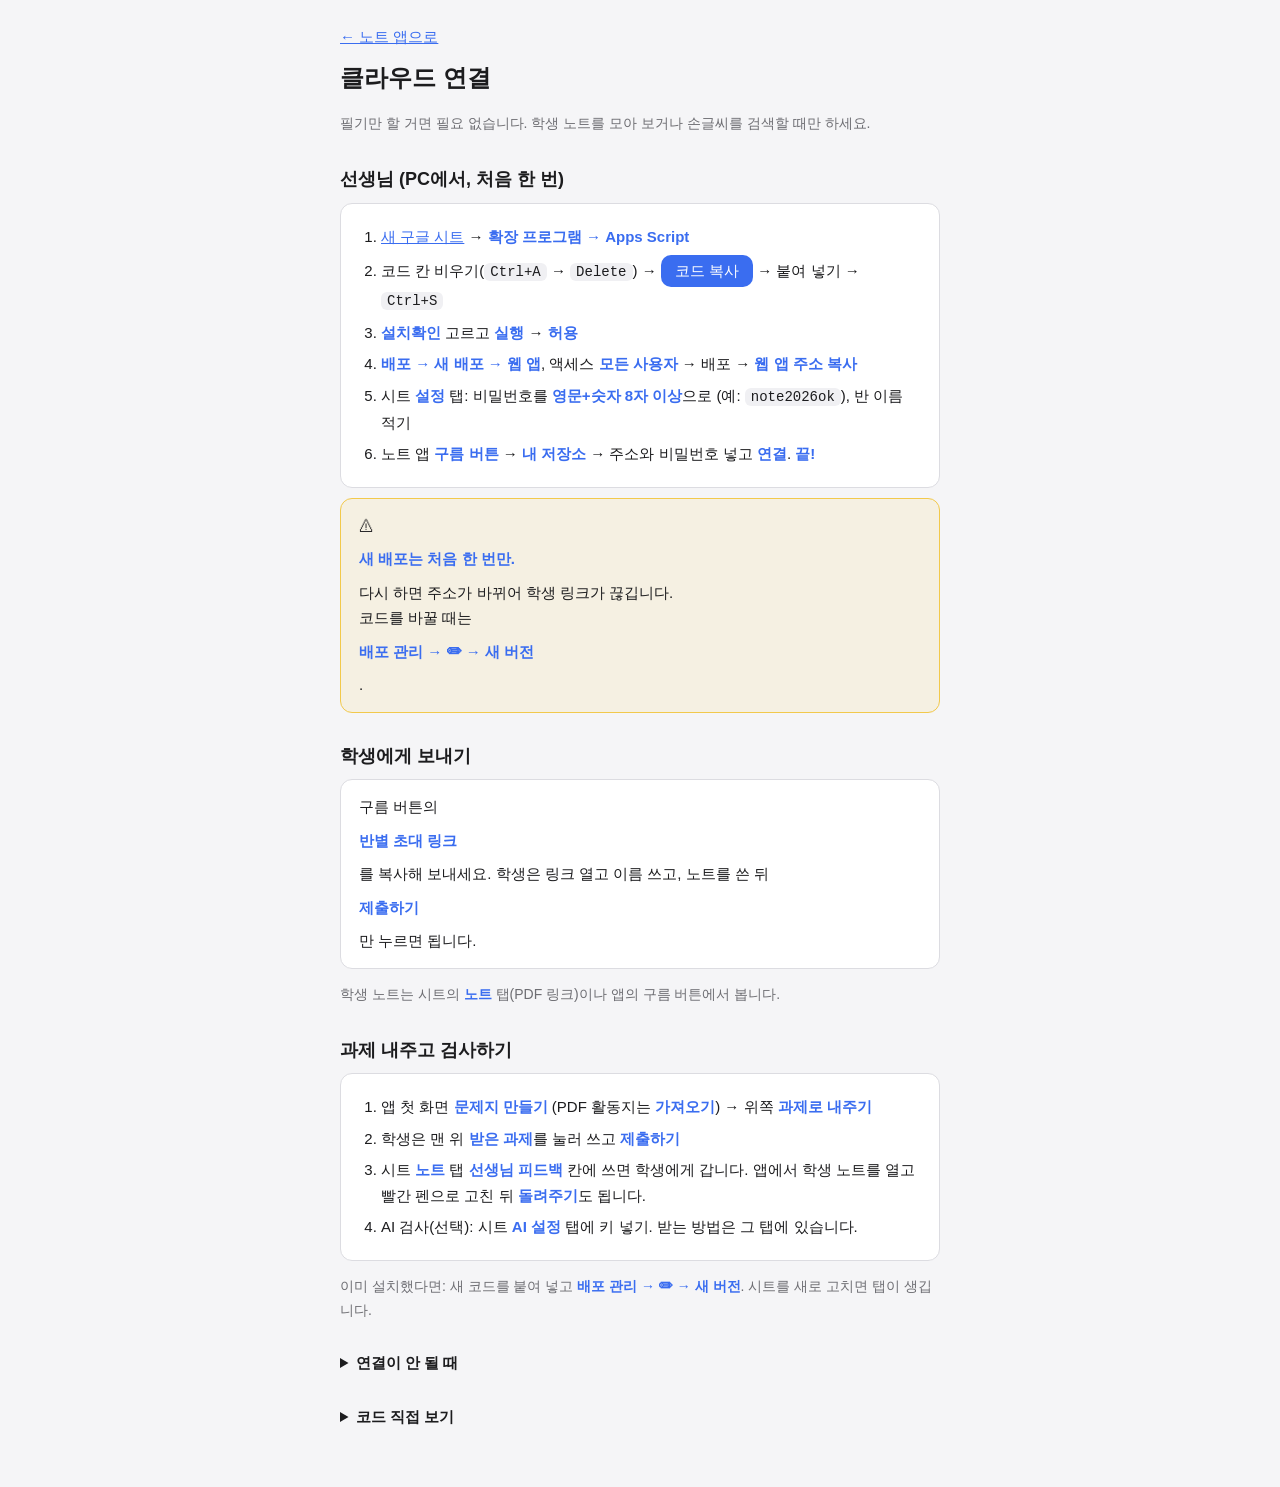
==== setup.html @ 317c248e "과제 내주기, 문제지 만들기, 낱말·AI 초안 검사, 피드백 돌려주기 - 문제지 만들기: 문제를 한 줄씩 쓰거나 AI로 만들면 이름 칸·답 칸이 있는 문제지가 생긴다 - 과제로 내" ====
<!doctype html>
<html lang="ko">
<head>
  <meta charset="utf-8">
  <meta name="viewport" content="width=device-width, initial-scale=1, viewport-fit=cover">
  <title>클라우드 설치 안내</title>
  <link rel="icon" href="icons/icon.svg" type="image/svg+xml">
  <link rel="stylesheet" href="css/app.css">
  <style>
    html, body { height: auto; }
    body { position: static; overflow: auto; -webkit-user-select: text; user-select: text; }
    main { max-width: 640px; margin: 0 auto; padding: calc(24px + var(--safe-top)) 20px 60px; line-height: 1.7; }
    h1 { font-size: 24px; margin: 8px 0 4px; }
    h2 { font-size: 18px; margin: 28px 0 8px; }
    ol { padding-left: 22px; margin: 0; }
    li { margin: 6px 0; }
    b { color: var(--accent); }
    code, kbd { background: var(--surface-2); border-radius: 6px; padding: 1px 6px; font-size: 14px; }
    .card { background: var(--surface); border: 1px solid var(--line); border-radius: var(--radius); padding: 14px 18px; }
    details { margin-top: 28px; }
    summary { cursor: pointer; font-weight: 600; }
    pre { background: #1e1e22; color: #e8e8ee; border-radius: var(--radius); padding: 14px; max-height: 300px; overflow: auto; font-size: 12px; }
    a { color: var(--accent); }
    .muted { font-size: 14px; }
    .warn-card { margin-top: 10px; border-color: #f2c94c; background: rgba(242, 201, 76, 0.12); }
  </style>
</head>
<body>
<main>
  <a href="./">← 노트 앱으로</a>
  <h1>클라우드 연결</h1>
  <p class="muted">필기만 할 거면 필요 없습니다. 학생 노트를 모아 보거나 손글씨를 검색할 때만 하세요.</p>

  <h2>선생님 (PC에서, 처음 한 번)</h2>
  <div class="card">
    <ol>
      <li><a href="https://sheets.new" target="_blank" rel="noopener">새 구글 시트</a> → <b>확장 프로그램 → Apps Script</b></li>
      <li>코드 칸 비우기(<kbd>Ctrl+A</kbd> → <kbd>Delete</kbd>) → <button class="btn primary" id="copy" style="height:32px">코드 복사</button> → 붙여 넣기 → <kbd>Ctrl+S</kbd></li>
      <li><b>설치확인</b> 고르고 <b>실행</b> → <b>허용</b></li>
      <li><b>배포 → 새 배포 → 웹 앱</b>, 액세스 <b>모든 사용자</b> → 배포 → <b>웹 앱 주소 복사</b></li>
      <li>시트 <b>설정</b> 탭: 비밀번호를 <b>영문+숫자 8자 이상</b>으로 (예: <code>note2026ok</code>), 반 이름 적기</li>
      <li>노트 앱 <b>구름 버튼</b> → <b>내 저장소</b> → 주소와 비밀번호 넣고 <b>연결</b>. <b>끝!</b></li>
    </ol>
  </div>
  <div class="card warn-card">⚠ <b>새 배포는 처음 한 번만.</b> 다시 하면 주소가 바뀌어 학생 링크가 끊깁니다.<br>코드를 바꿀 때는 <b>배포 관리 → ✏ → 새 버전</b>.</div>

  <h2>학생에게 보내기</h2>
  <div class="card">
    구름 버튼의 <b>반별 초대 링크</b>를 복사해 보내세요. 학생은 링크 열고 이름 쓰고, 노트를 쓴 뒤 <b>제출하기</b>만 누르면 됩니다.
  </div>
  <p class="muted">학생 노트는 시트의 <b>노트</b> 탭(PDF 링크)이나 앱의 구름 버튼에서 봅니다.</p>

  <h2>과제 내주고 검사하기</h2>
  <div class="card">
    <ol>
      <li>앱 첫 화면 <b>문제지 만들기</b> (PDF 활동지는 <b>가져오기</b>) → 위쪽 <b>과제로 내주기</b></li>
      <li>학생은 맨 위 <b>받은 과제</b>를 눌러 쓰고 <b>제출하기</b></li>
      <li>시트 <b>노트</b> 탭 <b>선생님 피드백</b> 칸에 쓰면 학생에게 갑니다. 앱에서 학생 노트를 열고 빨간 펜으로 고친 뒤 <b>돌려주기</b>도 됩니다.</li>
      <li>AI 검사(선택): 시트 <b>AI 설정</b> 탭에 키 넣기. 받는 방법은 그 탭에 있습니다.</li>
    </ol>
  </div>
  <p class="muted">이미 설치했다면: 새 코드를 붙여 넣고 <b>배포 관리 → ✏ → 새 버전</b>. 시트를 새로 고치면 탭이 생깁니다.</p>

  <details>
    <summary>연결이 안 될 때</summary>
    <ul>
      <li><b>“비밀번호를 … 바꿔 주세요”</b> → 설정 탭 비밀번호를 영문+숫자 8자 이상으로</li>
      <li><b>“서버에 연결하지 못했습니다”</b> → 웹 앱 주소를 새 탭에서 열어 보기. “노트 앱 서버가 동작 중”이 보여야 정상. 안 보이면 <b>배포 → 배포 관리</b>에서 <code>/exec</code> 주소를 다시 복사</li>
      <li>학교 계정은 막혀 있을 수 있으니 <b>개인 Gmail</b>로 만드세요</li>
    </ul>
  </details>

  <details>
    <summary>코드 직접 보기</summary>
    <p class="muted">마지막 줄이 <code>// ===== 코드 끝 …</code>이면 끝까지 복사된 것입니다. <a href="apps-script/Code.gs" download="Code.gs">파일로 받기</a></p>
    <pre id="code">불러오는 중…</pre>
  </details>
</main>
<script>
  let code = '';
  fetch('apps-script/Code.gs').then((r) => r.text()).then((t) => { code = t; document.getElementById('code').textContent = t; });
  document.getElementById('copy').addEventListener('click', async (e) => {
    try { await navigator.clipboard.writeText(code); e.target.textContent = '복사됨 ✓'; }
    catch { document.querySelector('details:last-of-type').open = true; e.target.textContent = '아래 코드를 직접 복사하세요'; }
    setTimeout(() => { e.target.textContent = '코드 복사'; }, 2500);
  });
</script>
</body>
</html>
---- css/app.css ----
:root {
  --bg: #f5f5f7;
  --surface: #ffffff;
  --surface-2: #f0f0f3;
  --text: #1c1c1e;
  --muted: #6e6e73;
  --line: #dcdce1;
  --accent: #3a6df0;
  --accent-soft: rgba(58, 109, 240, 0.12);
  --danger: #d93025;
  --desk: #e6e6eb;
  --shadow: 0 8px 30px rgba(0, 0, 0, 0.14);
  --radius: 12px;
  --safe-top: env(safe-area-inset-top, 0px);
  --safe-bottom: env(safe-area-inset-bottom, 0px);
  --safe-left: env(safe-area-inset-left, 0px);
  --safe-right: env(safe-area-inset-right, 0px);
  color-scheme: light dark;
}

@media (prefers-color-scheme: dark) {
  :root {
    --bg: #161618;
    --surface: #232326;
    --surface-2: #2c2c30;
    --text: #f2f2f5;
    --muted: #a1a1a8;
    --line: #3a3a3f;
    --accent: #6b93ff;
    --accent-soft: rgba(107, 147, 255, 0.18);
    --danger: #ff6b5e;
    --desk: #111113;
    --shadow: 0 8px 30px rgba(0, 0, 0, 0.5);
  }
}

* { box-sizing: border-box; }

html, body {
  margin: 0;
  height: 100%;
  background: var(--bg);
  color: var(--text);
  font-family: -apple-system, BlinkMacSystemFont, "Apple SD Gothic Neo", "Noto Sans KR", "Malgun Gothic", "Segoe UI", sans-serif;
  font-size: 15px;
  -webkit-text-size-adjust: 100%;
  -webkit-tap-highlight-color: transparent;
  overscroll-behavior: none;
}

body {
  -webkit-user-select: none;
  user-select: none;
  -webkit-touch-callout: none;
  overflow: hidden;
  position: fixed;
  inset: 0;
}

#app { position: absolute; inset: 0; }

button {
  font: inherit;
  color: inherit;
  background: none;
  border: 0;
  padding: 0;
  cursor: pointer;
  touch-action: manipulation;
}
button:disabled { opacity: 0.35; cursor: default; }

svg { display: block; }

.spacer { flex: 1; }
.hidden { display: none !important; }
.muted { color: var(--muted); }

/* ---------- 공용 버튼 ---------- */
.btn {
  display: inline-flex;
  align-items: center;
  gap: 6px;
  height: 40px;
  padding: 0 14px;
  border-radius: 10px;
  background: var(--surface-2);
  font-weight: 500;
  white-space: nowrap;
}
.btn svg { width: 20px; height: 20px; }
.btn.primary { background: var(--accent); color: #fff; }
.btn.danger { background: var(--danger); color: #fff; }

.icon-btn, .tool-btn {
  width: 44px;
  height: 44px;
  border-radius: 10px;
  display: inline-grid;
  place-items: center;
  flex: none;
}
.icon-btn:active, .tool-btn:active { background: var(--surface-2); }
.icon-btn.active { background: var(--accent-soft); color: var(--accent); }
.tool-btn.active { background: var(--accent-soft); color: var(--accent); }

.mini-btn {
  width: 32px;
  height: 32px;
  border-radius: 8px;
  display: inline-grid;
  place-items: center;
  color: var(--muted);
}
.mini-btn svg { width: 20px; height: 20px; }

.input {
  width: 100%;
  height: 44px;
  padding: 0 12px;
  border-radius: 10px;
  border: 1px solid var(--line);
  background: var(--surface);
  color: var(--text);
  font: inherit;
  font-size: 16px; /* iOS가 입력할 때 화면을 확대하지 않도록 */
  -webkit-user-select: text;
  user-select: text;
}

/* ---------- 서재(노트 목록) ---------- */
.library {
  position: absolute;
  inset: 0;
  display: flex;
  flex-direction: column;
}
.lib-header {
  display: flex;
  align-items: center;
  gap: 10px;
  padding: calc(14px + var(--safe-top)) calc(20px + var(--safe-right)) 14px calc(20px + var(--safe-left));
  border-bottom: 1px solid var(--line);
  background: var(--bg);
}
.lib-header h1 { margin: 0; font-size: 26px; font-weight: 700; }
.search-wrap {
  display: flex;
  align-items: center;
  gap: 6px;
  height: 40px;
  padding: 0 10px;
  border-radius: 10px;
  background: var(--surface-2);
  color: var(--muted);
  width: min(260px, 32vw);
}
.search-wrap svg { width: 18px; height: 18px; flex: none; }
.search {
  border: 0;
  background: none;
  outline: none;
  color: var(--text);
  font: inherit;
  font-size: 16px;
  width: 100%;
  -webkit-user-select: text;
  user-select: text;
}
.grid {
  flex: 1;
  overflow-y: auto;
  -webkit-overflow-scrolling: touch;
  display: grid;
  grid-template-columns: repeat(auto-fill, minmax(150px, 1fr));
  gap: 28px 22px;
  align-content: start;
  padding: 24px calc(20px + var(--safe-right)) calc(40px + var(--safe-bottom)) calc(20px + var(--safe-left));
}
.card { display: flex; flex-direction: column; gap: 8px; min-width: 0; }
.card-open, .new-card { display: block; width: 100%; text-align: left; }
.cover {
  aspect-ratio: 3 / 4;
  width: 100%;
  border-radius: 6px 12px 12px 6px;
  overflow: hidden;
  box-shadow: 0 2px 10px rgba(0, 0, 0, 0.12), inset 6px 0 0 rgba(0, 0, 0, 0.12);
  position: relative;
  transition: transform 0.15s;
}
.card-open:active .cover, .new-card:active .cover { transform: scale(0.97); }
.color-cover {
  background: var(--cover);
  display: flex;
  align-items: flex-start;
  padding: 18px 14px 14px 20px;
  color: #fff;
  font-weight: 700;
  font-size: 17px;
  line-height: 1.3;
  word-break: keep-all;
  overflow-wrap: anywhere;
}
.thumb-cover { background: #fff; border-left: 6px solid var(--cover); }
.thumb-cover img { width: 100%; height: 100%; object-fit: cover; object-position: top; display: block; }
.new-cover {
  display: grid;
  place-items: center;
  background: var(--surface);
  border: 2px dashed var(--line);
  box-shadow: none;
  color: var(--accent);
}
.new-cover svg { width: 40px; height: 40px; }
.new-card .card-title { text-align: center; margin-top: 8px; }
.card-info { display: flex; align-items: flex-start; gap: 4px; }
.card-text { flex: 1; min-width: 0; }
.card-title { font-weight: 600; white-space: nowrap; overflow: hidden; text-overflow: ellipsis; }
.card-date { color: var(--muted); font-size: 13px; margin-top: 2px; }
.empty {
  grid-column: 1 / -1;
  text-align: center;
  padding: 40px 20px;
  font-size: 16px;
}
.empty p { margin: 6px 0; }

/* ---------- 편집 화면 ---------- */
.editor {
  position: absolute;
  inset: 0;
  display: flex;
  flex-direction: column;
  background: var(--bg);
}
.topbar, .toolbar {
  display: flex;
  align-items: center;
  gap: 2px;
  padding-left: calc(8px + var(--safe-left));
  padding-right: calc(8px + var(--safe-right));
  background: var(--surface);
}
.topbar {
  padding-top: var(--safe-top);
  min-height: calc(52px + var(--safe-top));
  border-bottom: 1px solid var(--line);
}
.title-btn {
  font-weight: 600;
  font-size: 16px;
  padding: 8px 10px;
  border-radius: 8px;
  max-width: 40vw;
  overflow: hidden;
  text-overflow: ellipsis;
  white-space: nowrap;
}
.sep { width: 1px; height: 24px; background: var(--line); margin: 0 6px; flex: none; }
.toolbar {
  min-height: 56px;
  border-bottom: 1px solid var(--line);
  overflow-x: auto;
  scrollbar-width: none;
  gap: 4px;
}
.toolbar::-webkit-scrollbar { display: none; }
.tb-group { display: flex; align-items: center; gap: 2px; flex: none; }
.tb-sep { width: 1px; height: 28px; background: var(--line); margin: 0 6px; flex: none; }
.tb-hint { color: var(--muted); font-size: 14px; padding: 0 6px; white-space: nowrap; }
.chip-btn {
  display: inline-flex;
  align-items: center;
  gap: 6px;
  height: 36px;
  padding: 0 12px;
  border-radius: 18px;
  background: var(--accent-soft);
  color: var(--accent);
  font-weight: 500;
  flex: none;
}
.chip-btn svg { width: 18px; height: 18px; }

.swatch {
  width: 40px;
  height: 40px;
  border-radius: 50%;
  display: inline-grid;
  place-items: center;
  flex: none;
  position: relative;
}
.swatch::before {
  content: '';
  width: 26px;
  height: 26px;
  border-radius: 50%;
  background: var(--c);
  box-shadow: inset 0 0 0 1px rgba(0, 0, 0, 0.15);
}
.swatch.active::after {
  content: '';
  position: absolute;
  inset: 3px;
  border-radius: 50%;
  border: 2.5px solid var(--accent);
}

.size-btn {
  width: 40px;
  height: 40px;
  border-radius: 10px;
  display: inline-grid;
  place-items: center;
  flex: none;
}
.size-btn.active { background: var(--accent-soft); color: var(--accent); }
.size-dot { border-radius: 50%; display: block; }
.size-ring { border-radius: 50%; border: 2px solid currentColor; display: block; }
.size-text { font-weight: 600; line-height: 1; }

.seg { background: var(--surface-2); border-radius: 10px; padding: 3px; }
.seg-btn { height: 34px; padding: 0 12px; border-radius: 8px; font-size: 14px; white-space: nowrap; }
.seg-btn.active { background: var(--surface); color: var(--accent); box-shadow: 0 1px 3px rgba(0, 0, 0, 0.12); font-weight: 600; }

.workspace { flex: 1; display: flex; min-height: 0; position: relative; }
.view-wrap { flex: 1; position: relative; min-width: 0; overflow: hidden; }
.viewport { position: absolute; inset: 0; overflow: hidden; --desk: #e6e6eb; }
@media (prefers-color-scheme: dark) { .viewport { --desk: #111113; } }
.note-view .layer { position: absolute; left: 0; top: 0; }
.note-view .main { pointer-events: none; }
.note-view .live {
  touch-action: none;
  -ms-touch-action: none;
  cursor: crosshair;
}
.note-view .overlay { inset: 0; pointer-events: none; width: 100%; height: 100%; }
.text-edit {
  position: absolute;
  pointer-events: auto;
  margin: 0;
  padding: 0;
  border: 0;
  outline: 1.5px dashed var(--accent);
  outline-offset: 4px;
  background: transparent;
  resize: none;
  overflow: hidden;
  word-break: keep-all;
  overflow-wrap: anywhere;
  white-space: pre-wrap;
  -webkit-user-select: text;
  user-select: text;
  caret-color: var(--accent);
}

.pages-panel {
  width: 0;
  overflow: hidden;
  background: var(--surface);
  border-right: 1px solid var(--line);
  display: flex;
  flex-direction: column;
  transition: width 0.2s;
  flex: none;
}
.panel-open .pages-panel { width: 200px; overflow-y: auto; -webkit-overflow-scrolling: touch; }
.thumb-list { display: flex; flex-direction: column; gap: 14px; padding: 16px 16px 8px calc(16px + var(--safe-left)); }
.thumb { display: flex; flex-direction: column; gap: 4px; }
.thumb-img {
  display: block;
  border-radius: 4px;
  overflow: hidden;
  box-shadow: 0 1px 4px rgba(0, 0, 0, 0.18);
  outline: 3px solid transparent;
  outline-offset: 2px;
  background: #fff;
}
.thumb.current .thumb-img { outline-color: var(--accent); }
.thumb-canvas { width: 100%; display: block; aspect-ratio: 794 / 1123; }
.thumb-foot { display: flex; align-items: center; justify-content: space-between; font-size: 13px; color: var(--muted); }
.add-page-btn { margin: 4px 16px calc(20px + var(--safe-bottom)); justify-content: center; }

@media (max-width: 700px) {
  .panel-open .pages-panel {
    position: absolute;
    left: 0; top: 0; bottom: 0;
    z-index: 5;
    box-shadow: var(--shadow);
  }
}

.page-ind, .zoom-ind {
  position: absolute;
  padding: 6px 12px;
  border-radius: 14px;
  background: rgba(30, 30, 32, 0.72);
  color: #fff;
  font-size: 13px;
  font-variant-numeric: tabular-nums;
  pointer-events: none;
}
.page-ind { right: calc(14px + var(--safe-right)); bottom: calc(14px + var(--safe-bottom)); }
.zoom-ind {
  left: 50%;
  top: 14px;
  transform: translateX(-50%);
  opacity: 0;
  transition: opacity 0.2s;
}
.zoom-ind.show { opacity: 1; }

.sel-menu {
  position: absolute;
  left: 0; top: 0;
  display: flex;
  background: rgba(30, 30, 32, 0.92);
  border-radius: 10px;
  overflow: hidden;
  box-shadow: var(--shadow);
  z-index: 4;
}
.sel-menu button {
  color: #fff;
  font-size: 14px;
  padding: 0 14px;
  height: 40px;
  white-space: nowrap;
}
.sel-menu button + button { border-left: 1px solid rgba(255, 255, 255, 0.15); }
.sel-menu button:active { background: rgba(255, 255, 255, 0.15); }
.sel-menu .danger { color: #ff8a80; }

/* ---------- 팝오버·메뉴·대화 상자 ---------- */
.popover-back { position: fixed; inset: 0; z-index: 50; }
.popover {
  position: fixed;
  z-index: 51;
  background: var(--surface);
  border-radius: 14px;
  box-shadow: var(--shadow);
  border: 1px solid var(--line);
  max-height: calc(100vh - 16px);
  overflow-y: auto;
}
.pop-pad { padding: 14px; }
.pop-title { font-weight: 600; margin-bottom: 10px; display: flex; gap: 6px; }
.pop-value { color: var(--accent); font-variant-numeric: tabular-nums; }
.palette { display: grid; grid-template-columns: repeat(8, 36px); gap: 2px; }
.palette .swatch { width: 36px; height: 36px; }
.palette .swatch::before { width: 26px; height: 26px; }
.custom-color { display: flex; align-items: center; gap: 10px; margin-top: 12px; font-size: 14px; color: var(--muted); }
.color-input { width: 44px; height: 32px; border: 0; padding: 0; background: none; }
.range { width: 100%; accent-color: var(--accent); height: 32px; }

.menu { display: flex; flex-direction: column; padding: 6px; min-width: 230px; }
.menu-item {
  display: flex;
  align-items: center;
  gap: 12px;
  height: 44px;
  padding: 0 12px;
  border-radius: 8px;
  text-align: left;
  font-size: 15px;
}
.menu-item:active { background: var(--surface-2); }
@media (hover: hover) { .menu-item:hover { background: var(--surface-2); } }
.menu-item.danger { color: var(--danger); }
.menu-item > span:nth-child(2) { flex: 1; }
.mi-icon svg { width: 20px; height: 20px; }
.mi-check { color: var(--accent); font-weight: 700; width: 16px; }
.menu-sep { height: 1px; background: var(--line); margin: 4px 8px; }

.dialog-back {
  position: fixed;
  inset: 0;
  z-index: 60;
  background: rgba(0, 0, 0, 0.35);
  display: grid;
  place-items: center;
  padding: 16px;
}
.dialog {
  background: var(--surface);
  border-radius: 16px;
  box-shadow: var(--shadow);
  width: min(560px, 100%);
  max-height: calc(100% - 20px);
  overflow-y: auto;
  padding: 20px;
}
.dialog h2 { margin: 0 0 14px; font-size: 19px; }
.dialog-body { font-size: 15px; line-height: 1.5; }
.dialog-buttons { display: flex; justify-content: flex-end; gap: 8px; margin-top: 20px; }
.form { display: flex; flex-direction: column; }
.field-label { font-size: 13px; font-weight: 600; color: var(--muted); margin: 14px 0 8px; }
.field-label:first-child { margin-top: 0; }
.two-col { display: grid; grid-template-columns: 1fr 1fr; gap: 14px; }
@media (max-width: 520px) { .two-col { grid-template-columns: 1fr; } }
.choice-row { display: flex; flex-wrap: wrap; gap: 8px; }
.cover-chip {
  width: 36px;
  height: 36px;
  border-radius: 50%;
  box-shadow: inset 0 0 0 1px rgba(0, 0, 0, 0.1);
}
.cover-chip.active { box-shadow: 0 0 0 3px var(--surface), 0 0 0 5px var(--accent); }
.choice-grid { display: grid; grid-template-columns: repeat(auto-fill, minmax(84px, 1fr)); gap: 10px; }
.choice {
  display: flex;
  flex-direction: column;
  align-items: center;
  gap: 6px;
  padding: 8px 4px;
  border-radius: 10px;
  font-size: 13px;
  border: 2px solid transparent;
}
.choice.active { border-color: var(--accent); background: var(--accent-soft); }
.tpl-preview { width: 56px; height: auto; box-shadow: 0 1px 4px rgba(0, 0, 0, 0.2); border-radius: 2px; }
.paper-chip {
  display: inline-flex;
  align-items: center;
  gap: 6px;
  height: 36px;
  padding: 0 12px;
  border-radius: 18px;
  background: var(--surface-2);
  font-size: 14px;
  border: 2px solid transparent;
}
.paper-chip.active { border-color: var(--accent); }
.paper-dot { width: 16px; height: 16px; border-radius: 50%; box-shadow: inset 0 0 0 1px rgba(0, 0, 0, 0.2); }

#toast {
  position: fixed;
  left: 50%;
  bottom: calc(28px + var(--safe-bottom));
  transform: translate(-50%, 20px);
  background: rgba(30, 30, 32, 0.92);
  color: #fff;
  padding: 10px 16px;
  border-radius: 12px;
  font-size: 14px;
  max-width: min(520px, calc(100% - 32px));
  text-align: center;
  opacity: 0;
  pointer-events: none;
  transition: opacity 0.2s, transform 0.2s;
  z-index: 100;
}
#toast.show { opacity: 1; transform: translate(-50%, 0); }

#progress {
  position: fixed;
  inset: 0;
  background: rgba(0, 0, 0, 0.3);
  display: grid;
  place-items: center;
  z-index: 90;
}
#progress .box {
  background: var(--surface);
  border-radius: 14px;
  padding: 20px 24px;
  display: flex;
  align-items: center;
  gap: 14px;
  box-shadow: var(--shadow);
  font-variant-numeric: tabular-nums;
}
.spinner {
  width: 22px;
  height: 22px;
  border-radius: 50%;
  border: 3px solid var(--line);
  border-top-color: var(--accent);
  animation: spin 0.8s linear infinite;
}
@keyframes spin { to { transform: rotate(360deg); } }

@media (max-width: 600px) {
  .hide-sm { display: none; }
  .lib-header h1 { font-size: 22px; }
  .grid { grid-template-columns: repeat(auto-fill, minmax(120px, 1fr)); gap: 20px 14px; }
  .title-btn { max-width: 30vw; }
}

/* ---------- 클라우드 ---------- */
.cloud-btn { position: relative; }
.cloud-btn.connected::after {
  content: '';
  position: absolute;
  right: 8px;
  bottom: 9px;
  width: 9px;
  height: 9px;
  border-radius: 50%;
  background: #2ea44f;
  box-shadow: 0 0 0 2px var(--bg);
}
.badge {
  display: inline-block;
  margin-left: 6px;
  padding: 1px 7px;
  border-radius: 9px;
  font-size: 11px;
  font-weight: 600;
  vertical-align: 1px;
  white-space: nowrap;
}
.badge.ok { background: rgba(46, 164, 79, 0.14); color: #1f8a3e; }
.badge.wait { background: rgba(242, 153, 0, 0.16); color: #b26b00; }
.badge.student { background: var(--accent-soft); color: var(--accent); }
.topbar .badge { margin: 0 4px; font-size: 12px; padding: 3px 9px; }
@media (prefers-color-scheme: dark) {
  .badge.ok { color: #5fd17f; }
  .badge.wait { color: #ffb84d; }
}
.small { font-size: 13px; }
.strong { font-weight: 600; }
.ellipsis { white-space: nowrap; overflow: hidden; text-overflow: ellipsis; }
.error-text { color: var(--danger); font-size: 14px; }
.field-hint { font-size: 13px; margin-top: 6px; }
.field-hint a, .dialog a { color: var(--accent); }
.seg-wide { display: flex; margin-bottom: 4px; }
.seg-wide .seg-btn { flex: 1; }
.form p.small { margin: 10px 0 0; line-height: 1.5; }
.btn-row { display: flex; flex-wrap: wrap; gap: 8px; margin-top: 14px; }
.btn.small { height: 34px; padding: 0 12px; font-size: 14px; }
a.btn { text-decoration: none; color: inherit; }
.cloud-status { display: flex; gap: 12px; align-items: flex-start; }
.status-dot { width: 10px; height: 10px; border-radius: 50%; background: #2ea44f; margin-top: 6px; flex: none; }
.remote-list { display: flex; flex-direction: column; gap: 2px; max-height: 46vh; overflow-y: auto; }
.remote-group { font-size: 13px; font-weight: 700; color: var(--accent); margin: 10px 0 4px; }
.remote-row { display: flex; align-items: center; gap: 8px; padding: 8px 0; border-bottom: 1px solid var(--line); }
.remote-text { flex: 1; min-width: 0; }
.link-box { height: 120px; padding: 10px; font-size: 13px; }
.search-results {
  margin: 12px calc(20px + var(--safe-right)) 0 calc(20px + var(--safe-left));
  padding: 14px;
  border-radius: var(--radius);
  background: var(--surface);
  border: 1px solid var(--line);
  max-height: 42vh;
  overflow-y: auto;
  display: flex;
  flex-direction: column;
  gap: 4px;
}
.search-head { display: flex; align-items: center; justify-content: space-between; margin-bottom: 4px; }
.result-row {
  display: block;
  text-align: left;
  padding: 10px 12px;
  border-radius: 10px;
  width: 100%;
}
.result-row:active { background: var(--surface-2); }
@media (hover: hover) { .result-row:hover { background: var(--surface-2); } }
.snippet { color: var(--muted); font-size: 14px; margin-top: 3px; white-space: nowrap; overflow: hidden; text-overflow: ellipsis; }
.snippet mark { background: #ffe066; color: #1c1c1e; border-radius: 3px; padding: 0 2px; }
.class-filter { margin-bottom: 8px; }
.submit-btn {
  height: 36px;
  padding: 0 16px;
  margin: 0 6px;
  border-radius: 18px;
  background: var(--accent);
  color: #fff;
  font-weight: 600;
  white-space: nowrap;
  flex: none;
}
.submit-btn.done { background: rgba(46, 164, 79, 0.14); color: #1f8a3e; }
@media (prefers-color-scheme: dark) { .submit-btn.done { color: #5fd17f; } }
.guide-list { padding-left: 20px; margin: 0; line-height: 1.9; font-size: 16px; }
.guide-list b { color: var(--accent); }

/* ---------- 과제 ---------- */
.tasks { margin: 12px calc(20px + var(--safe-right)) 0 calc(20px + var(--safe-left)); }
.task-head { font-size: 15px; font-weight: 700; margin-bottom: 8px; }
.task-row { display: flex; gap: 10px; overflow-x: auto; padding-bottom: 4px; }
.task-card {
  flex: none;
  width: 180px;
  text-align: left;
  padding: 12px 14px;
  border-radius: var(--radius);
  background: var(--surface);
  border: 1px solid var(--line);
}
.task-card.new { border-color: var(--accent); box-shadow: 0 0 0 2px var(--accent-soft); }
.task-title { font-weight: 600; font-size: 15px; }
.task-meta { display: flex; justify-content: space-between; gap: 6px; margin-top: 6px; font-size: 13px; }
.task-status { font-weight: 600; }
.task-card.todo .task-status { color: var(--accent); }
.task-card.wait .task-status { color: #b26b00; }
.task-card.done .task-status { color: #1f8a3e; }
.task-card.fb .task-status { color: #d9668f; }
.qs-box { height: 150px; padding: 10px; line-height: 1.5; resize: vertical; }
.rubric-box { height: 90px; padding: 10px; line-height: 1.5; resize: vertical; }
.feedback-box { height: 170px; padding: 10px; line-height: 1.6; resize: vertical; margin-top: 8px; }
.feedback-text { white-space: pre-wrap; line-height: 1.7; font-size: 16px; max-height: 50vh; overflow-y: auto; }
.label-row { display: flex; align-items: center; justify-content: space-between; gap: 8px; }
.check-row { display: flex; align-items: center; gap: 6px; font-size: 15px; padding: 4px 0; }
.check-row input { width: 18px; height: 18px; }
.check-list { display: flex; flex-wrap: wrap; gap: 4px 16px; }
.check-line { font-size: 14px; }
@media (prefers-color-scheme: dark) {
  .task-card.done .task-status { color: #5fd17f; }
  .task-card.wait .task-status { color: #ffb84d; }
}
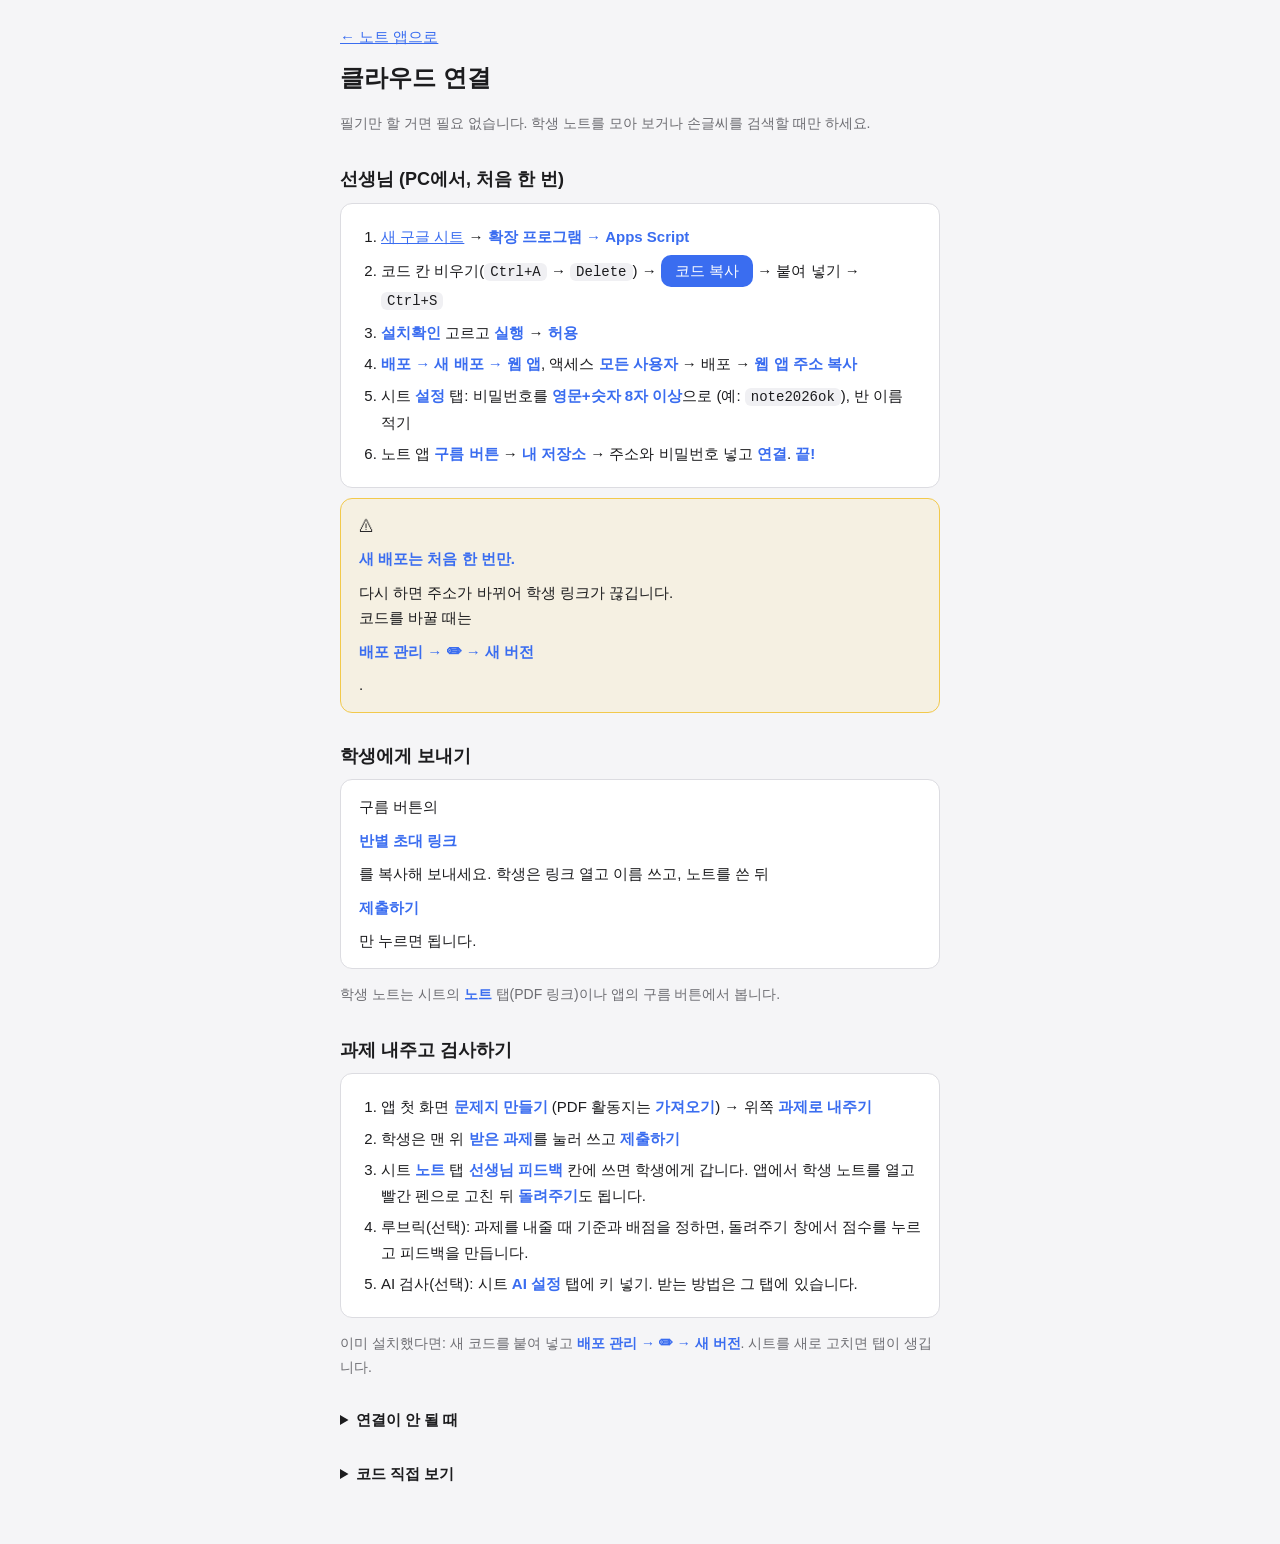
==== commit 0ee39403: "루브릭 채점: 기준·배점 세우기, AI·선생님 채점, 점수로 피드백 만들기 - 과제 내주기 창에 루브릭 편집기 (기준, 배점, 잘함/보통/부족 설명, 예시, AI로 만들기) - A" ====
--- a/setup.html
+++ b/setup.html
@@ -56,6 +56,7 @@
       <li>앱 첫 화면 <b>문제지 만들기</b> (PDF 활동지는 <b>가져오기</b>) → 위쪽 <b>과제로 내주기</b></li>
       <li>학생은 맨 위 <b>받은 과제</b>를 눌러 쓰고 <b>제출하기</b></li>
       <li>시트 <b>노트</b> 탭 <b>선생님 피드백</b> 칸에 쓰면 학생에게 갑니다. 앱에서 학생 노트를 열고 빨간 펜으로 고친 뒤 <b>돌려주기</b>도 됩니다.</li>
+      <li>루브릭(선택): 과제를 내줄 때 기준과 배점을 정하면, 돌려주기 창에서 점수를 누르고 피드백을 만듭니다.</li>
       <li>AI 검사(선택): 시트 <b>AI 설정</b> 탭에 키 넣기. 받는 방법은 그 탭에 있습니다.</li>
     </ol>
   </div>
--- a/css/app.css
+++ b/css/app.css
@@ -143,7 +143,7 @@
   border-bottom: 1px solid var(--line);
   background: var(--bg);
 }
-.lib-header h1 { margin: 0; font-size: 26px; font-weight: 700; }
+.lib-header h1 { margin: 0; font-size: 26px; font-weight: 700; min-width: 0; }
 .search-wrap {
   display: flex;
   align-items: center;
@@ -583,7 +583,8 @@
 
 @media (max-width: 600px) {
   .hide-sm { display: none; }
-  .lib-header h1 { font-size: 22px; }
+  .lib-header h1 { font-size: 20px; flex: none; max-width: 44vw; }
+  .search-wrap { min-width: 40px; flex-shrink: 1; }
   .grid { grid-template-columns: repeat(auto-fill, minmax(120px, 1fr)); gap: 20px 14px; }
   .title-btn { max-width: 30vw; }
 }
@@ -713,3 +714,26 @@
   .task-card.done .task-status { color: #5fd17f; }
   .task-card.wait .task-status { color: #ffb84d; }
 }
+@media (max-width: 420px) {
+  .hide-xs { display: none; }
+  .lib-header { gap: 6px; }
+}
+
+/* ---------- 루브릭 ---------- */
+.rubric-ed { display: flex; flex-direction: column; gap: 10px; }
+.rubric-row { border: 1px solid var(--line); border-radius: 10px; padding: 8px; display: flex; flex-direction: column; gap: 6px; }
+.rubric-top { display: flex; gap: 6px; align-items: center; }
+.rubric-top .grow { flex: 1; min-width: 0; }
+.rubric-top .pts { width: 76px; flex: none; }
+.rubric-lv { display: grid; grid-template-columns: repeat(3, 1fr); gap: 6px; }
+.rubric-lv .input, .rubric-top .input { height: 36px; font-size: 14px; }
+@media (max-width: 520px) { .rubric-lv { grid-template-columns: 1fr; } }
+.rubric-total { align-self: center; margin-left: auto; }
+.score-table { display: flex; flex-direction: column; gap: 10px; padding: 10px 12px; border-radius: 10px; background: var(--surface-2); margin-bottom: 10px; }
+.score-row { display: flex; flex-direction: column; gap: 4px; }
+.score-btns { display: flex; flex-wrap: wrap; gap: 6px; }
+.score-btn { min-width: 36px; height: 34px; border-radius: 17px; border: 1px solid var(--line); background: var(--surface); font-weight: 600; }
+.score-btn.active { background: var(--accent); color: #fff; border-color: var(--accent); }
+.score-total { text-align: right; }
+.score-line { display: flex; justify-content: space-between; font-size: 15px; }
+.score-line.total { border-top: 1px solid var(--line); padding-top: 6px; }
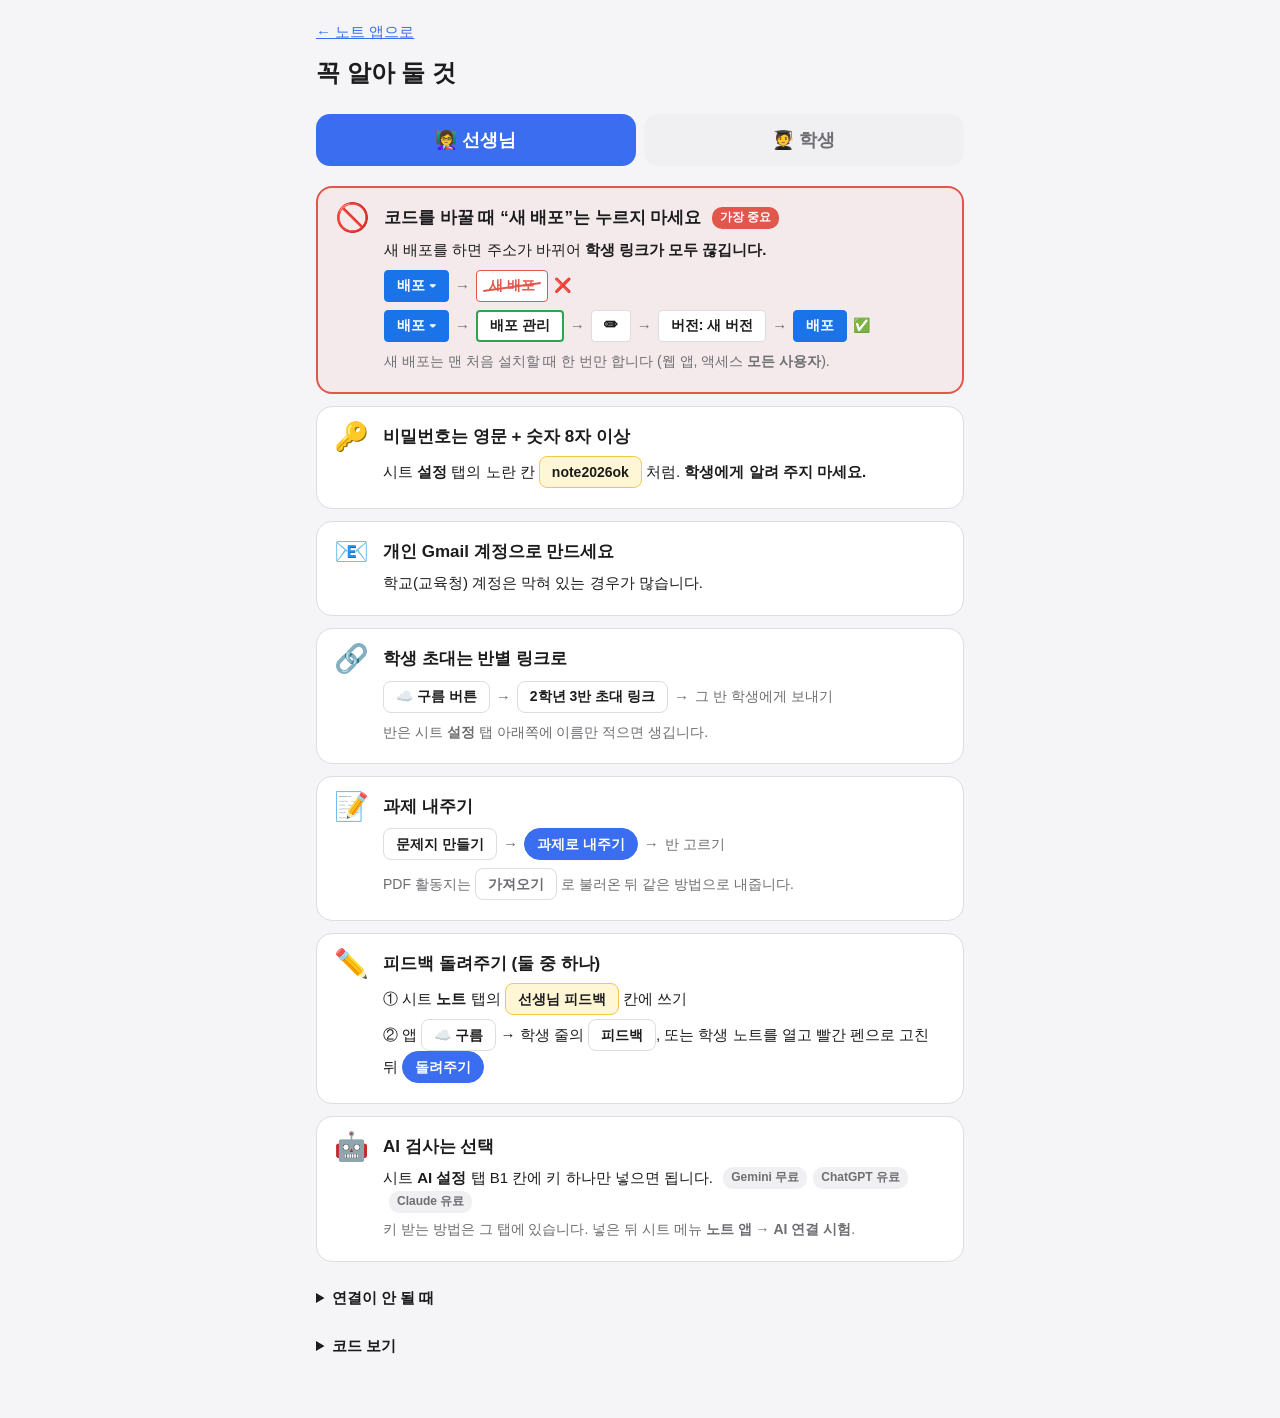
==== commit 9ca289ce: "ChatGPT 키 지원, 안내서를 선생님·학생 주의사항으로, 제출·손글씨 읽기·지우개 문제 수정 - AI 키: sk-로 시작하면 ChatGPT, sk-ant-는 Claude, 나머" ====
--- a/setup.html
+++ b/setup.html
@@ -3,86 +3,201 @@
 <head>
   <meta charset="utf-8">
   <meta name="viewport" content="width=device-width, initial-scale=1, viewport-fit=cover">
-  <title>클라우드 설치 안내</title>
+  <title>노트 앱 안내</title>
   <link rel="icon" href="icons/icon.svg" type="image/svg+xml">
   <link rel="stylesheet" href="css/app.css">
   <style>
     html, body { height: auto; }
     body { position: static; overflow: auto; -webkit-user-select: text; user-select: text; }
-    main { max-width: 640px; margin: 0 auto; padding: calc(24px + var(--safe-top)) 20px 60px; line-height: 1.7; }
-    h1 { font-size: 24px; margin: 8px 0 4px; }
-    h2 { font-size: 18px; margin: 28px 0 8px; }
-    ol { padding-left: 22px; margin: 0; }
-    li { margin: 6px 0; }
-    b { color: var(--accent); }
-    code, kbd { background: var(--surface-2); border-radius: 6px; padding: 1px 6px; font-size: 14px; }
-    .card { background: var(--surface); border: 1px solid var(--line); border-radius: var(--radius); padding: 14px 18px; }
-    details { margin-top: 28px; }
+    main { max-width: 680px; margin: 0 auto; padding: calc(20px + var(--safe-top)) 16px 60px; line-height: 1.6; }
+    h1 { font-size: 24px; margin: 10px 0 14px; }
+    a { color: var(--accent); }
+    .tabs { display: flex; gap: 8px; position: sticky; top: 0; padding: 8px 0; background: var(--bg); z-index: 2; }
+    .tab { flex: 1; height: 52px; border-radius: 14px; font-size: 18px; font-weight: 700; background: var(--surface-2); color: var(--muted); }
+    .tab.on.t { background: #3a6df0; color: #fff; }
+    .tab.on.s { background: #14a39a; color: #fff; }
+    .pane { display: none; }
+    .pane.on { display: block; }
+    .item { display: flex; gap: 14px; padding: 16px; margin: 12px 0; border-radius: 16px; background: var(--surface); border: 1px solid var(--line); }
+    .item .ic { font-size: 28px; line-height: 1; flex: none; width: 36px; text-align: center; }
+    .item h3 { margin: 0 0 6px; font-size: 17px; }
+    .item p { margin: 4px 0; }
+    .item.warn { border: 2px solid #e2574c; background: rgba(226, 87, 76, 0.07); }
+    .flow { display: flex; flex-wrap: wrap; align-items: center; gap: 6px; margin: 8px 0; }
+    .arrow { color: var(--muted); font-weight: 700; }
+    /* 화면 단추 흉내 */
+    .k { display: inline-flex; align-items: center; gap: 4px; height: 32px; padding: 0 12px; border-radius: 8px; font-size: 14px; font-weight: 600; white-space: nowrap; border: 1px solid var(--line); background: var(--surface); color: inherit; }
+    .k.blue { background: #3a6df0; border-color: #3a6df0; color: #fff; }
+    .k.round { border-radius: 16px; }
+    .k.green { background: rgba(46, 164, 79, 0.14); border-color: transparent; color: #1f8a3e; }
+    .k.pink { color: #d9668f; }
+    .k.gs { background: #1a73e8; border-color: #1a73e8; color: #fff; border-radius: 4px; }
+    .k.box { border-radius: 4px; }
+    .k.no { position: relative; color: #e2574c; border-color: #e2574c; }
+    .k.no::after { content: ''; position: absolute; left: 6px; right: 6px; top: 50%; border-top: 2px solid #e2574c; transform: rotate(-8deg); }
+    .k.yes { border: 2px solid #2ea44f; }
+    .k.yellow { background: #fff6d6; border-color: #f2c94c; color: #1c1c1e; }
+    .tag { display: inline-block; font-size: 12px; font-weight: 700; padding: 1px 8px; border-radius: 10px; margin-left: 6px; vertical-align: 2px; }
+    .tag.red { background: #e2574c; color: #fff; }
+    .tag.gray { background: var(--surface-2); color: var(--muted); }
+    .card-mock { display: inline-block; width: 150px; padding: 10px 12px; border-radius: 12px; border: 1px solid var(--line); background: var(--surface); vertical-align: middle; }
+    .card-mock b { display: block; font-size: 14px; }
+    .card-mock span { font-size: 13px; font-weight: 600; }
+    .muted { color: var(--muted); font-size: 14px; }
+    details { margin-top: 24px; }
     summary { cursor: pointer; font-weight: 600; }
-    pre { background: #1e1e22; color: #e8e8ee; border-radius: var(--radius); padding: 14px; max-height: 300px; overflow: auto; font-size: 12px; }
-    a { color: var(--accent); }
-    .muted { font-size: 14px; }
-    .warn-card { margin-top: 10px; border-color: #f2c94c; background: rgba(242, 201, 76, 0.12); }
+    pre { background: #1e1e22; color: #e8e8ee; border-radius: 12px; padding: 14px; max-height: 300px; overflow: auto; font-size: 12px; }
+    @media (prefers-color-scheme: dark) {
+      .k.green { color: #5fd17f; }
+      .k.yellow { color: #1c1c1e; }
+    }
   </style>
 </head>
 <body>
 <main>
   <a href="./">← 노트 앱으로</a>
-  <h1>클라우드 연결</h1>
-  <p class="muted">필기만 할 거면 필요 없습니다. 학생 노트를 모아 보거나 손글씨를 검색할 때만 하세요.</p>
-
-  <h2>선생님 (PC에서, 처음 한 번)</h2>
-  <div class="card">
-    <ol>
-      <li><a href="https://sheets.new" target="_blank" rel="noopener">새 구글 시트</a> → <b>확장 프로그램 → Apps Script</b></li>
-      <li>코드 칸 비우기(<kbd>Ctrl+A</kbd> → <kbd>Delete</kbd>) → <button class="btn primary" id="copy" style="height:32px">코드 복사</button> → 붙여 넣기 → <kbd>Ctrl+S</kbd></li>
-      <li><b>설치확인</b> 고르고 <b>실행</b> → <b>허용</b></li>
-      <li><b>배포 → 새 배포 → 웹 앱</b>, 액세스 <b>모든 사용자</b> → 배포 → <b>웹 앱 주소 복사</b></li>
-      <li>시트 <b>설정</b> 탭: 비밀번호를 <b>영문+숫자 8자 이상</b>으로 (예: <code>note2026ok</code>), 반 이름 적기</li>
-      <li>노트 앱 <b>구름 버튼</b> → <b>내 저장소</b> → 주소와 비밀번호 넣고 <b>연결</b>. <b>끝!</b></li>
-    </ol>
+  <h1>꼭 알아 둘 것</h1>
+  <div class="tabs">
+    <button class="tab t on" data-p="teacher">👩‍🏫 선생님</button>
+    <button class="tab s" data-p="student">🧑‍🎓 학생</button>
   </div>
-  <div class="card warn-card">⚠ <b>새 배포는 처음 한 번만.</b> 다시 하면 주소가 바뀌어 학생 링크가 끊깁니다.<br>코드를 바꿀 때는 <b>배포 관리 → ✏ → 새 버전</b>.</div>
-
-  <h2>학생에게 보내기</h2>
-  <div class="card">
-    구름 버튼의 <b>반별 초대 링크</b>를 복사해 보내세요. 학생은 링크 열고 이름 쓰고, 노트를 쓴 뒤 <b>제출하기</b>만 누르면 됩니다.
-  </div>
-  <p class="muted">학생 노트는 시트의 <b>노트</b> 탭(PDF 링크)이나 앱의 구름 버튼에서 봅니다.</p>
-
-  <h2>과제 내주고 검사하기</h2>
-  <div class="card">
-    <ol>
-      <li>앱 첫 화면 <b>문제지 만들기</b> (PDF 활동지는 <b>가져오기</b>) → 위쪽 <b>과제로 내주기</b></li>
-      <li>학생은 맨 위 <b>받은 과제</b>를 눌러 쓰고 <b>제출하기</b></li>
-      <li>시트 <b>노트</b> 탭 <b>선생님 피드백</b> 칸에 쓰면 학생에게 갑니다. 앱에서 학생 노트를 열고 빨간 펜으로 고친 뒤 <b>돌려주기</b>도 됩니다.</li>
-      <li>루브릭(선택): 과제를 내줄 때 기준과 배점을 정하면, 돌려주기 창에서 점수를 누르고 피드백을 만듭니다.</li>
-      <li>AI 검사(선택): 시트 <b>AI 설정</b> 탭에 키 넣기. 받는 방법은 그 탭에 있습니다.</li>
-    </ol>
-  </div>
-  <p class="muted">이미 설치했다면: 새 코드를 붙여 넣고 <b>배포 관리 → ✏ → 새 버전</b>. 시트를 새로 고치면 탭이 생깁니다.</p>
-
-  <details>
-    <summary>연결이 안 될 때</summary>
-    <ul>
-      <li><b>“비밀번호를 … 바꿔 주세요”</b> → 설정 탭 비밀번호를 영문+숫자 8자 이상으로</li>
-      <li><b>“서버에 연결하지 못했습니다”</b> → 웹 앱 주소를 새 탭에서 열어 보기. “노트 앱 서버가 동작 중”이 보여야 정상. 안 보이면 <b>배포 → 배포 관리</b>에서 <code>/exec</code> 주소를 다시 복사</li>
-      <li>학교 계정은 막혀 있을 수 있으니 <b>개인 Gmail</b>로 만드세요</li>
-    </ul>
-  </details>
-
-  <details>
-    <summary>코드 직접 보기</summary>
-    <p class="muted">마지막 줄이 <code>// ===== 코드 끝 …</code>이면 끝까지 복사된 것입니다. <a href="apps-script/Code.gs" download="Code.gs">파일로 받기</a></p>
-    <pre id="code">불러오는 중…</pre>
-  </details>
+
+  <!-- 선생님 -->
+  <section class="pane on" id="teacher">
+    <div class="item warn">
+      <div class="ic">🚫</div>
+      <div>
+        <h3>코드를 바꿀 때 “새 배포”는 누르지 마세요 <span class="tag red">가장 중요</span></h3>
+        <p>새 배포를 하면 주소가 바뀌어 <b>학생 링크가 모두 끊깁니다.</b></p>
+        <div class="flow"><span class="k gs">배포 ▾</span><span class="arrow">→</span><span class="k box no">새 배포</span><span class="muted">❌</span></div>
+        <div class="flow"><span class="k gs">배포 ▾</span><span class="arrow">→</span><span class="k box yes">배포 관리</span><span class="arrow">→</span><span class="k box">✏</span><span class="arrow">→</span><span class="k box">버전: <b>새 버전</b></span><span class="arrow">→</span><span class="k gs">배포</span><span class="muted">✅</span></div>
+        <p class="muted">새 배포는 맨 처음 설치할 때 한 번만 합니다 (웹 앱, 액세스 <b>모든 사용자</b>).</p>
+      </div>
+    </div>
+
+    <div class="item">
+      <div class="ic">🔑</div>
+      <div>
+        <h3>비밀번호는 영문 + 숫자 8자 이상</h3>
+        <p>시트 <b>설정</b> 탭의 노란 칸 <span class="k yellow">note2026ok</span> 처럼. <b>학생에게 알려 주지 마세요.</b></p>
+      </div>
+    </div>
+
+    <div class="item">
+      <div class="ic">📧</div>
+      <div>
+        <h3>개인 Gmail 계정으로 만드세요</h3>
+        <p>학교(교육청) 계정은 막혀 있는 경우가 많습니다.</p>
+      </div>
+    </div>
+
+    <div class="item">
+      <div class="ic">🔗</div>
+      <div>
+        <h3>학생 초대는 반별 링크로</h3>
+        <div class="flow"><span class="k">☁️ 구름 버튼</span><span class="arrow">→</span><span class="k">2학년 3반 초대 링크</span><span class="arrow">→</span><span class="muted">그 반 학생에게 보내기</span></div>
+        <p class="muted">반은 시트 <b>설정</b> 탭 아래쪽에 이름만 적으면 생깁니다.</p>
+      </div>
+    </div>
+
+    <div class="item">
+      <div class="ic">📝</div>
+      <div>
+        <h3>과제 내주기</h3>
+        <div class="flow"><span class="k">문제지 만들기</span><span class="arrow">→</span><span class="k blue round">과제로 내주기</span><span class="arrow">→</span><span class="muted">반 고르기</span></div>
+        <p class="muted">PDF 활동지는 <span class="k">가져오기</span> 로 불러온 뒤 같은 방법으로 내줍니다.</p>
+      </div>
+    </div>
+
+    <div class="item">
+      <div class="ic">✏️</div>
+      <div>
+        <h3>피드백 돌려주기 (둘 중 하나)</h3>
+        <p>① 시트 <b>노트</b> 탭의 <span class="k yellow">선생님 피드백</span> 칸에 쓰기</p>
+        <p>② 앱 <span class="k">☁️ 구름</span> → 학생 줄의 <span class="k">피드백</span>, 또는 학생 노트를 열고 빨간 펜으로 고친 뒤 <span class="k blue round">돌려주기</span></p>
+      </div>
+    </div>
+
+    <div class="item">
+      <div class="ic">🤖</div>
+      <div>
+        <h3>AI 검사는 선택</h3>
+        <p>시트 <b>AI 설정</b> 탭 B1 칸에 키 하나만 넣으면 됩니다. <span class="tag gray">Gemini 무료</span><span class="tag gray">ChatGPT 유료</span><span class="tag gray">Claude 유료</span></p>
+        <p class="muted">키 받는 방법은 그 탭에 있습니다. 넣은 뒤 시트 메뉴 <b>노트 앱 → AI 연결 시험</b>.</p>
+      </div>
+    </div>
+
+    <details>
+      <summary>연결이 안 될 때</summary>
+      <ul>
+        <li><b>“비밀번호를 … 바꿔 주세요”</b> → 설정 탭 비밀번호를 영문+숫자 8자 이상으로</li>
+        <li><b>“서버에 연결하지 못했습니다”</b> → 웹 앱 주소를 새 탭에서 열어 “노트 앱 서버가 동작 중”이 보이는지 확인. 안 보이면 <b>배포 관리</b>에서 <code>/exec</code> 주소를 다시 복사</li>
+        <li>코드를 바꿨는데 그대로면 → 위의 <b>배포 관리 → ✏ → 새 버전</b>을 했는지 확인</li>
+      </ul>
+    </details>
+    <details>
+      <summary>코드 보기</summary>
+      <p class="muted">마지막 줄이 <code>// ===== 코드 끝 …</code>이면 끝까지 복사된 것입니다. <a href="apps-script/Code.gs" download="Code.gs">파일로 받기</a> · <button class="k" id="copy">코드 복사</button></p>
+      <pre id="code">불러오는 중…</pre>
+    </details>
+  </section>
+
+  <!-- 학생 -->
+  <section class="pane" id="student">
+    <div class="item">
+      <div class="ic">1️⃣</div>
+      <div>
+        <h3>선생님이 준 링크로 들어가 이름 쓰기</h3>
+        <p>학번과 이름을 함께: <span class="k">10213 김하늘</span></p>
+      </div>
+    </div>
+
+    <div class="item">
+      <div class="ic">2️⃣</div>
+      <div>
+        <h3>맨 위 <b>받은 과제</b>를 누르기</h3>
+        <span class="card-mock"><b>광합성 확인</b><span style="color:#3a6df0">풀기</span></span>
+      </div>
+    </div>
+
+    <div class="item warn">
+      <div class="ic">3️⃣</div>
+      <div>
+        <h3>다 쓰면 <span class="k blue round">제출하기</span> 한 번 누르기 <span class="tag red">꼭!</span></h3>
+        <div class="flow"><span class="k blue round">제출하기</span><span class="arrow">→</span><span class="k green round">제출됨 ✓</span><span class="muted">초록색이 보이면 끝</span></div>
+        <p class="muted">여러 번 누르지 않아도 됩니다. 고쳐 쓰면 다시 파란 <b>제출하기</b>로 바뀌니 그때 한 번 더 누르세요.</p>
+      </div>
+    </div>
+
+    <div class="item">
+      <div class="ic">✉️</div>
+      <div>
+        <h3>피드백이 오면 카드가 바뀝니다</h3>
+        <span class="card-mock" style="border-color:#3a6df0"><b>광합성 확인</b><span class="k pink" style="border:0;padding:0;height:auto">새 피드백 ✉</span></span>
+        <p class="muted">눌러서 선생님 글과 첨삭 노트를 보세요.</p>
+      </div>
+    </div>
+
+    <div class="item">
+      <div class="ic">⚠️</div>
+      <div>
+        <h3>하면 안 되는 것</h3>
+        <p>🚫 브라우저 <b>방문 기록·사이트 데이터 지우기</b> (기기에 저장된 노트가 지워져요)</p>
+        <p>🚫 다른 기기에서 <b>초대 링크로 다시 참여</b> → 대신 <span class="k">☁️ 구름</span> → <span class="k">다른 기기에서 이어 쓰기 링크</span></p>
+      </div>
+    </div>
+  </section>
 </main>
 <script>
+  document.querySelectorAll('.tab').forEach((b) => b.addEventListener('click', () => {
+    document.querySelectorAll('.tab').forEach((x) => x.classList.toggle('on', x === b));
+    document.querySelectorAll('.pane').forEach((p) => p.classList.toggle('on', p.id === b.dataset.p));
+  }));
+  if (location.hash === '#student') document.querySelector('.tab.s').click();
   let code = '';
   fetch('apps-script/Code.gs').then((r) => r.text()).then((t) => { code = t; document.getElementById('code').textContent = t; });
   document.getElementById('copy').addEventListener('click', async (e) => {
-    try { await navigator.clipboard.writeText(code); e.target.textContent = '복사됨 ✓'; }
-    catch { document.querySelector('details:last-of-type').open = true; e.target.textContent = '아래 코드를 직접 복사하세요'; }
+    try { await navigator.clipboard.writeText(code); e.target.textContent = '복사됨 ✓'; } catch { e.target.textContent = '아래 코드를 직접 복사하세요'; }
     setTimeout(() => { e.target.textContent = '코드 복사'; }, 2500);
   });
 </script>
--- a/css/app.css
+++ b/css/app.css
@@ -737,3 +737,8 @@
 .score-total { text-align: right; }
 .score-line { display: flex; justify-content: space-between; font-size: 15px; }
 .score-line.total { border-top: 1px solid var(--line); padding-top: 6px; }
+
+/* ---------- 동영상 ---------- */
+.video-back { position: fixed; inset: 0; z-index: 120; background: rgba(0, 0, 0, 0.88); display: grid; place-items: center; padding: calc(16px + var(--safe-top)) 16px 16px; }
+.video-player { max-width: 100%; max-height: 86vh; border-radius: 10px; background: #000; }
+.video-close { position: absolute; top: calc(12px + var(--safe-top)); right: 14px; width: 44px; height: 44px; border-radius: 22px; background: rgba(255, 255, 255, 0.16); color: #fff; font-size: 20px; }
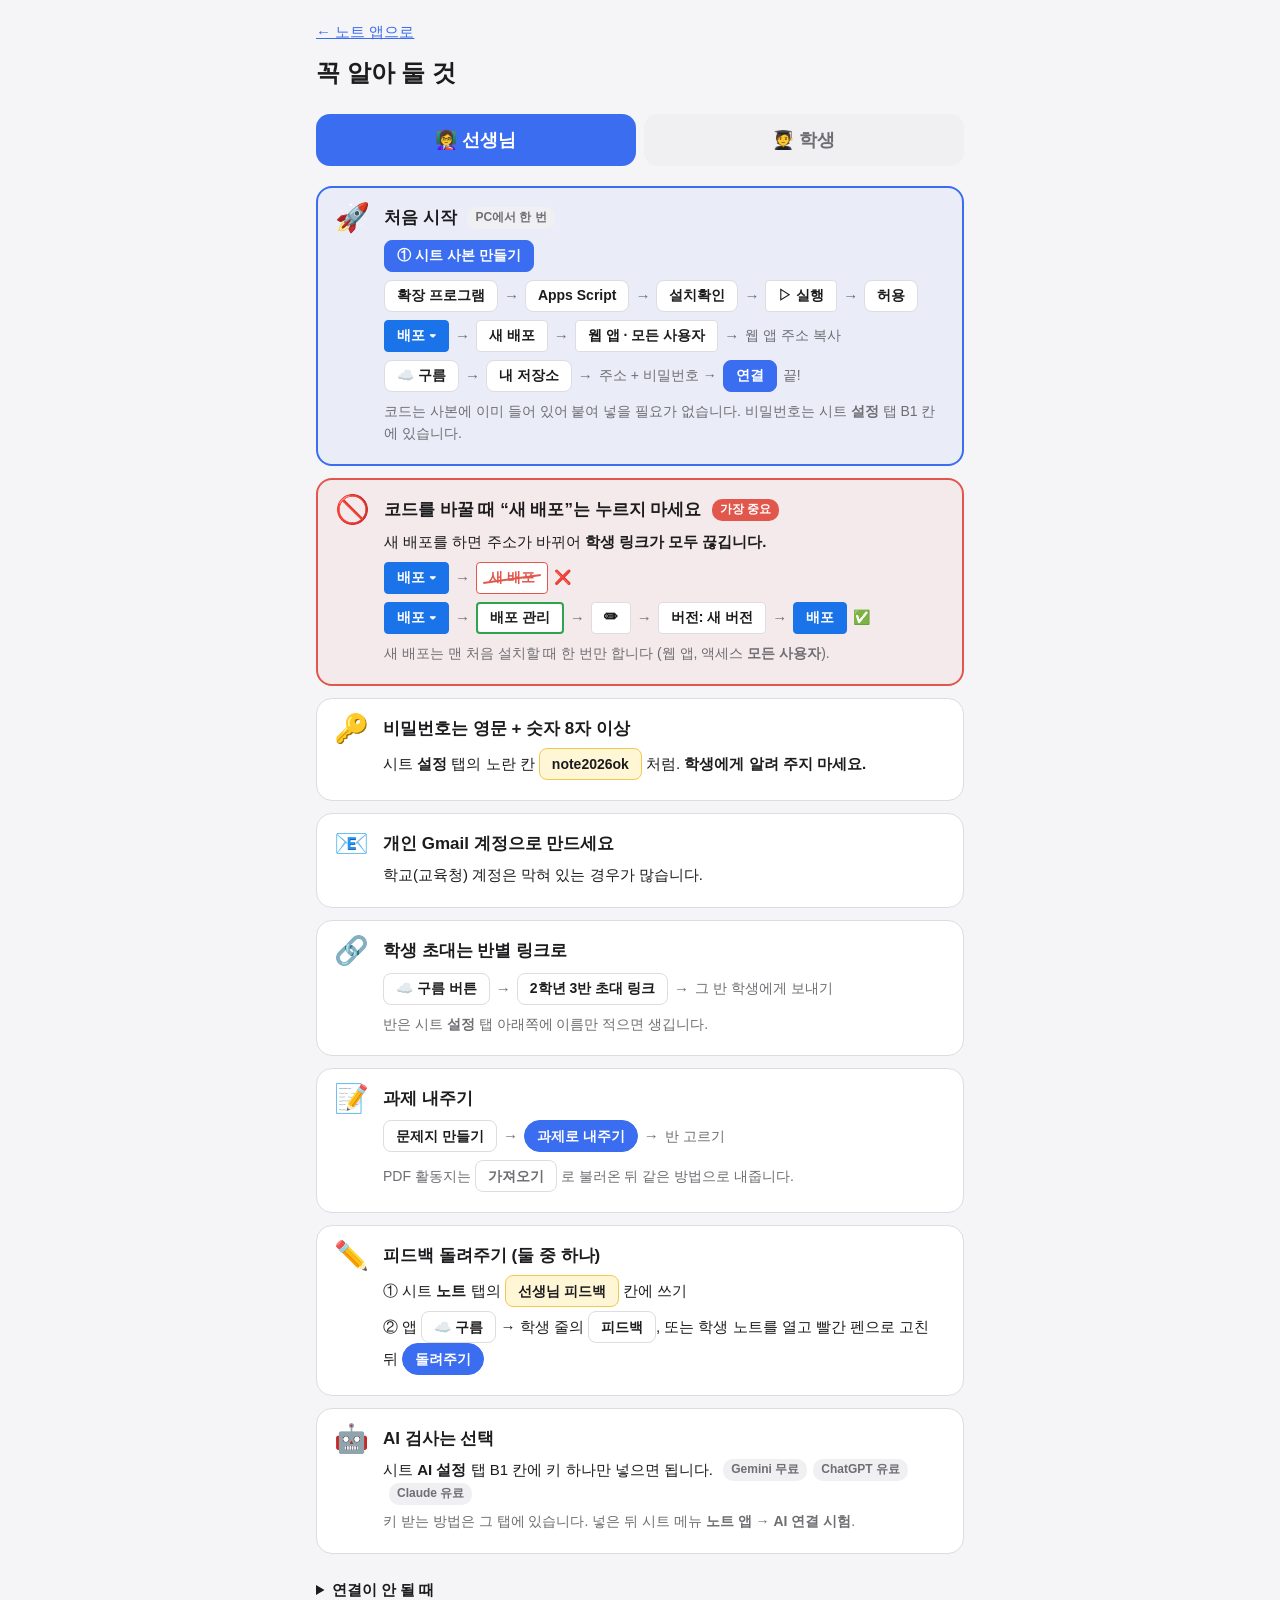
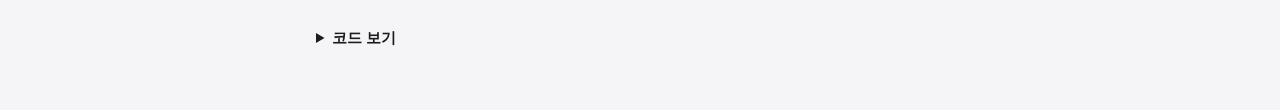
==== commit d63037c6: "Claude 연결 오류 수정, 안내서에 시트 사본 만들기 링크 - Claude: 생각하는 모델이라 답 길이(max_tokens)를 16000으로 늘림, 거절 응답 처리 - AI 키" ====
--- a/setup.html
+++ b/setup.html
@@ -23,6 +23,8 @@
     .item h3 { margin: 0 0 6px; font-size: 17px; }
     .item p { margin: 4px 0; }
     .item.warn { border: 2px solid #e2574c; background: rgba(226, 87, 76, 0.07); }
+    .item.start { border: 2px solid #3a6df0; background: rgba(58, 109, 240, 0.06); }
+    a.k { text-decoration: none; }
     .flow { display: flex; flex-wrap: wrap; align-items: center; gap: 6px; margin: 8px 0; }
     .arrow { color: var(--muted); font-weight: 700; }
     /* 화면 단추 흉내 */
@@ -64,6 +66,18 @@
 
   <!-- 선생님 -->
   <section class="pane on" id="teacher">
+    <div class="item start">
+      <div class="ic">🚀</div>
+      <div>
+        <h3>처음 시작 <span class="tag gray">PC에서 한 번</span></h3>
+        <div class="flow"><a class="k blue" href="https://docs.google.com/spreadsheets/d/1dbyp8onZGANhQ9fFD7u6Ys5B6yqYXWivmlG9nRIkYgI/copy" target="_blank" rel="noopener">① 시트 사본 만들기</a></div>
+        <div class="flow"><span class="k">확장 프로그램</span><span class="arrow">→</span><span class="k">Apps Script</span><span class="arrow">→</span><span class="k">설치확인</span><span class="arrow">→</span><span class="k box">▷ 실행</span><span class="arrow">→</span><span class="k">허용</span></div>
+        <div class="flow"><span class="k gs">배포 ▾</span><span class="arrow">→</span><span class="k box">새 배포</span><span class="arrow">→</span><span class="k box">웹 앱 · 모든 사용자</span><span class="arrow">→</span><span class="muted">웹 앱 주소 복사</span></div>
+        <div class="flow"><span class="k">☁️ 구름</span><span class="arrow">→</span><span class="k">내 저장소</span><span class="arrow">→</span><span class="muted">주소 + 비밀번호 →</span><span class="k blue">연결</span><span class="muted">끝!</span></div>
+        <p class="muted">코드는 사본에 이미 들어 있어 붙여 넣을 필요가 없습니다. 비밀번호는 시트 <b>설정</b> 탭 B1 칸에 있습니다.</p>
+      </div>
+    </div>
+
     <div class="item warn">
       <div class="ic">🚫</div>
       <div>
@@ -147,8 +161,8 @@
     <div class="item">
       <div class="ic">1️⃣</div>
       <div>
-        <h3>선생님이 준 링크로 들어가 이름 쓰기</h3>
-        <p>학번과 이름을 함께: <span class="k">10213 김하늘</span></p>
+        <h3>선생님이 준 링크로 들어가 학번·이름 쓰기</h3>
+        <p><b>학번</b> 칸과 <b>이름</b> 칸에 따로: <span class="k">10213</span> <span class="k">김하늘</span></p>
       </div>
     </div>
 
--- a/css/app.css
+++ b/css/app.css
@@ -742,3 +742,4 @@
 .video-back { position: fixed; inset: 0; z-index: 120; background: rgba(0, 0, 0, 0.88); display: grid; place-items: center; padding: calc(16px + var(--safe-top)) 16px 16px; }
 .video-player { max-width: 100%; max-height: 86vh; border-radius: 10px; background: #000; }
 .video-close { position: absolute; top: calc(12px + var(--safe-top)); right: 14px; width: 44px; height: 44px; border-radius: 22px; background: rgba(255, 255, 255, 0.16); color: #fff; font-size: 20px; }
+.name-row .field-label { margin-top: 14px; }
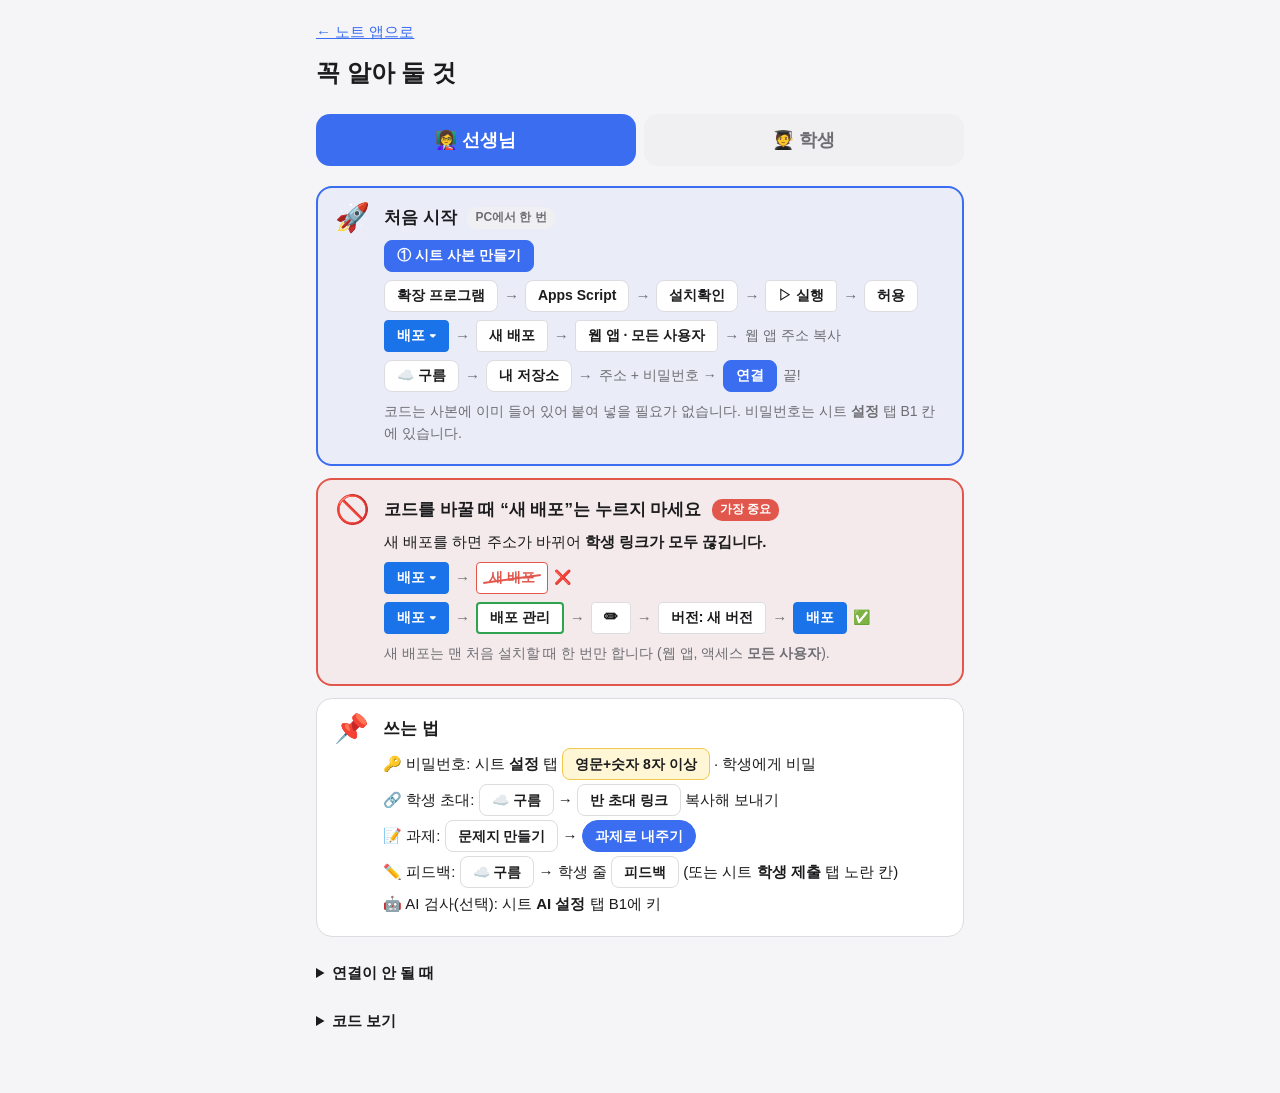
==== commit eb0295b8: "시트를 '학생 제출'과 '내 노트'로 나누고, 클라우드 창을 과제·날짜별로 정리 - 시트: 학생 답안은 '학생 제출' 탭(과제→반→이름 순 자동 정렬), 선생님 노트는 '내 노트'" ====
--- a/setup.html
+++ b/setup.html
@@ -90,54 +90,14 @@
     </div>
 
     <div class="item">
-      <div class="ic">🔑</div>
+      <div class="ic">📌</div>
       <div>
-        <h3>비밀번호는 영문 + 숫자 8자 이상</h3>
-        <p>시트 <b>설정</b> 탭의 노란 칸 <span class="k yellow">note2026ok</span> 처럼. <b>학생에게 알려 주지 마세요.</b></p>
-      </div>
-    </div>
-
-    <div class="item">
-      <div class="ic">📧</div>
-      <div>
-        <h3>개인 Gmail 계정으로 만드세요</h3>
-        <p>학교(교육청) 계정은 막혀 있는 경우가 많습니다.</p>
-      </div>
-    </div>
-
-    <div class="item">
-      <div class="ic">🔗</div>
-      <div>
-        <h3>학생 초대는 반별 링크로</h3>
-        <div class="flow"><span class="k">☁️ 구름 버튼</span><span class="arrow">→</span><span class="k">2학년 3반 초대 링크</span><span class="arrow">→</span><span class="muted">그 반 학생에게 보내기</span></div>
-        <p class="muted">반은 시트 <b>설정</b> 탭 아래쪽에 이름만 적으면 생깁니다.</p>
-      </div>
-    </div>
-
-    <div class="item">
-      <div class="ic">📝</div>
-      <div>
-        <h3>과제 내주기</h3>
-        <div class="flow"><span class="k">문제지 만들기</span><span class="arrow">→</span><span class="k blue round">과제로 내주기</span><span class="arrow">→</span><span class="muted">반 고르기</span></div>
-        <p class="muted">PDF 활동지는 <span class="k">가져오기</span> 로 불러온 뒤 같은 방법으로 내줍니다.</p>
-      </div>
-    </div>
-
-    <div class="item">
-      <div class="ic">✏️</div>
-      <div>
-        <h3>피드백 돌려주기 (둘 중 하나)</h3>
-        <p>① 시트 <b>노트</b> 탭의 <span class="k yellow">선생님 피드백</span> 칸에 쓰기</p>
-        <p>② 앱 <span class="k">☁️ 구름</span> → 학생 줄의 <span class="k">피드백</span>, 또는 학생 노트를 열고 빨간 펜으로 고친 뒤 <span class="k blue round">돌려주기</span></p>
-      </div>
-    </div>
-
-    <div class="item">
-      <div class="ic">🤖</div>
-      <div>
-        <h3>AI 검사는 선택</h3>
-        <p>시트 <b>AI 설정</b> 탭 B1 칸에 키 하나만 넣으면 됩니다. <span class="tag gray">Gemini 무료</span><span class="tag gray">ChatGPT 유료</span><span class="tag gray">Claude 유료</span></p>
-        <p class="muted">키 받는 방법은 그 탭에 있습니다. 넣은 뒤 시트 메뉴 <b>노트 앱 → AI 연결 시험</b>.</p>
+        <h3>쓰는 법</h3>
+        <p>🔑 비밀번호: 시트 <b>설정</b> 탭 <span class="k yellow">영문+숫자 8자 이상</span> · 학생에게 비밀</p>
+        <p>🔗 학생 초대: <span class="k">☁️ 구름</span> → <span class="k">반 초대 링크</span> 복사해 보내기</p>
+        <p>📝 과제: <span class="k">문제지 만들기</span> → <span class="k blue round">과제로 내주기</span></p>
+        <p>✏️ 피드백: <span class="k">☁️ 구름</span> → 학생 줄 <span class="k">피드백</span> (또는 시트 <b>학생 제출</b> 탭 노란 칸)</p>
+        <p>🤖 AI 검사(선택): 시트 <b>AI 설정</b> 탭 B1에 키</p>
       </div>
     </div>
 
@@ -147,6 +107,7 @@
         <li><b>“비밀번호를 … 바꿔 주세요”</b> → 설정 탭 비밀번호를 영문+숫자 8자 이상으로</li>
         <li><b>“서버에 연결하지 못했습니다”</b> → 웹 앱 주소를 새 탭에서 열어 “노트 앱 서버가 동작 중”이 보이는지 확인. 안 보이면 <b>배포 관리</b>에서 <code>/exec</code> 주소를 다시 복사</li>
         <li>코드를 바꿨는데 그대로면 → 위의 <b>배포 관리 → ✏ → 새 버전</b>을 했는지 확인</li>
+        <li>학교(교육청) 계정은 막혀 있을 수 있으니 <b>개인 Gmail</b>로 만드세요</li>
       </ul>
     </details>
     <details>
--- a/css/app.css
+++ b/css/app.css
@@ -743,3 +743,9 @@
 .video-player { max-width: 100%; max-height: 86vh; border-radius: 10px; background: #000; }
 .video-close { position: absolute; top: calc(12px + var(--safe-top)); right: 14px; width: 44px; height: 44px; border-radius: 22px; background: rgba(255, 255, 255, 0.16); color: #fff; font-size: 20px; }
 .name-row .field-label { margin-top: 14px; }
+.remote-tools { display: flex; flex-direction: column; gap: 8px; margin-bottom: 8px; }
+.filter-row { gap: 8px; }
+.remote-group-box { border-bottom: 1px solid var(--line); padding: 4px 0; }
+.remote-group-box > summary { cursor: pointer; padding: 10px 2px; list-style-position: inside; }
+.remote-group-box .remote-row { padding-left: 14px; }
+button.remote-text { text-align: left; background: none; padding: 0; color: inherit; }
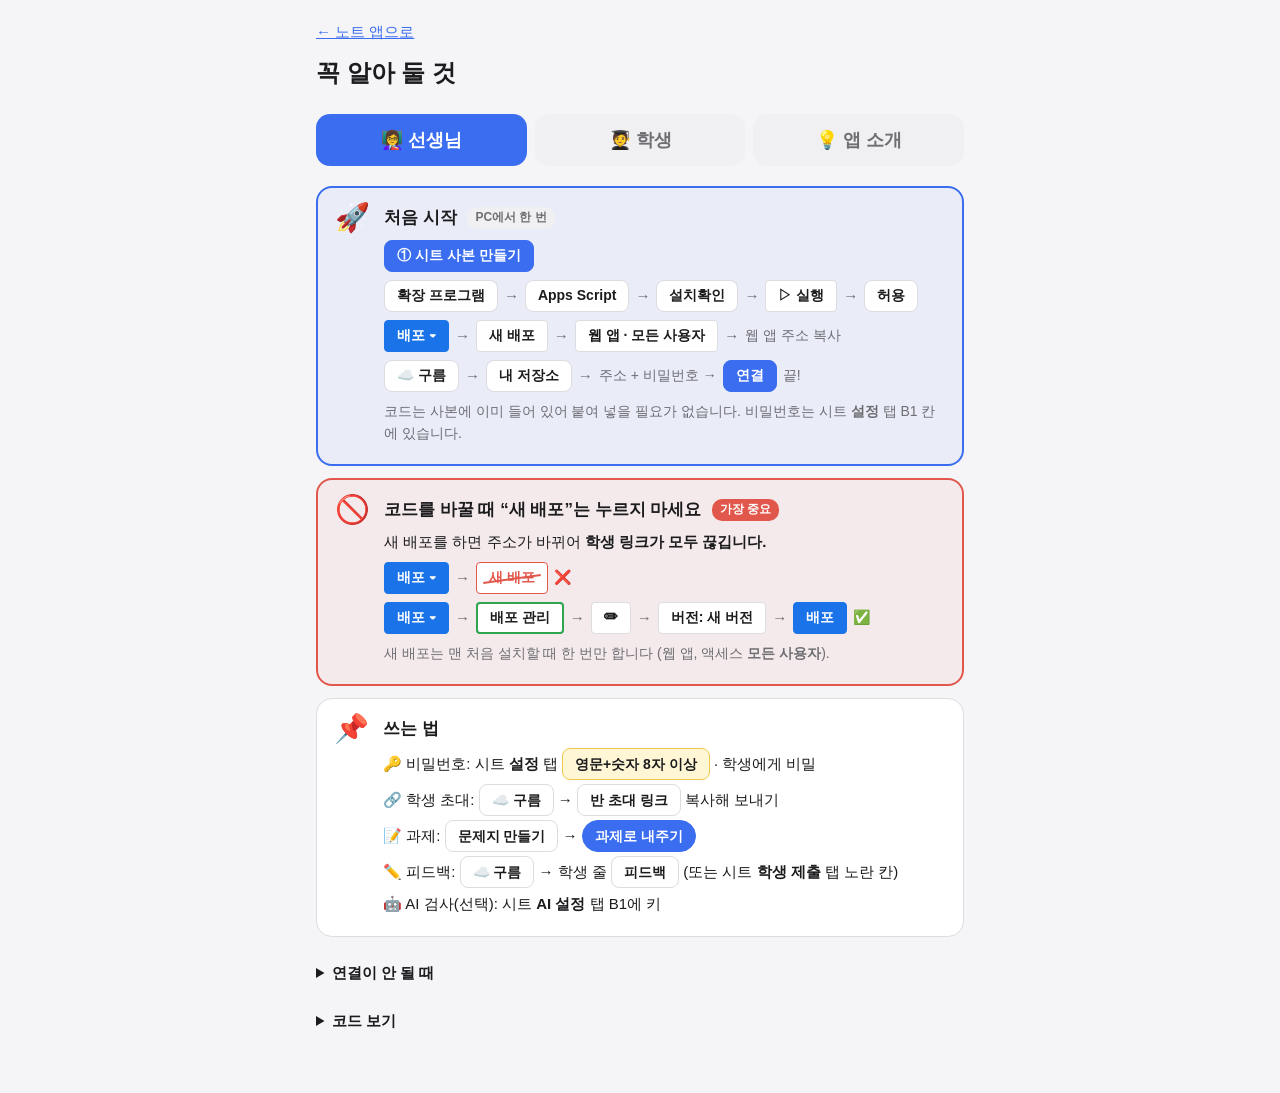
==== commit 52d7169d: "안내서에 '앱 소개' 탭: 동작 방식, 구글 드라이브 OCR, 좋은 점, 시트 사본 나눠 주기 Co-Authored-By: Claude Opus 5.5 <noreply@anthro" ====
--- a/setup.html
+++ b/setup.html
@@ -16,6 +16,11 @@
     .tab { flex: 1; height: 52px; border-radius: 14px; font-size: 18px; font-weight: 700; background: var(--surface-2); color: var(--muted); }
     .tab.on.t { background: #3a6df0; color: #fff; }
     .tab.on.s { background: #14a39a; color: #fff; }
+    .tab.on.a { background: #8a5cf6; color: #fff; }
+    .arch { display: grid; grid-template-columns: repeat(3, 1fr); gap: 8px; margin: 8px 0; }
+    .arch div { border-radius: 12px; padding: 10px; text-align: center; background: var(--surface-2); font-size: 14px; }
+    .arch b { display: block; font-size: 15px; margin-bottom: 2px; }
+    @media (max-width: 480px) { .arch { grid-template-columns: 1fr; } }
     .pane { display: none; }
     .pane.on { display: block; }
     .item { display: flex; gap: 14px; padding: 16px; margin: 12px 0; border-radius: 16px; background: var(--surface); border: 1px solid var(--line); }
@@ -62,6 +67,7 @@
   <div class="tabs">
     <button class="tab t on" data-p="teacher">👩‍🏫 선생님</button>
     <button class="tab s" data-p="student">🧑‍🎓 학생</button>
+    <button class="tab a" data-p="about">💡 앱 소개</button>
   </div>
 
   <!-- 선생님 -->
@@ -162,6 +168,49 @@
       </div>
     </div>
   </section>
+
+  <!-- 앱 소개 -->
+  <section class="pane" id="about">
+    <div class="item">
+      <div class="ic">🧩</div>
+      <div>
+        <h3>어떻게 돌아가나요</h3>
+        <div class="arch">
+          <div><b>📒 필기 앱</b>GitHub Pages<br><span class="muted">공책</span></div>
+          <div><b>🧑‍💼 Apps Script</b>시트에 붙은 코드<br><span class="muted">조교</span></div>
+          <div><b>🗂️ 시트·드라이브</b>선생님 계정<br><span class="muted">서류함</span></div>
+        </div>
+        <p class="muted">앱은 웹 주소로 열고, 노트는 먼저 기기에 저장한 뒤 선생님의 구글 드라이브로 올라갑니다. 서버·저장소 비용은 0원입니다.</p>
+      </div>
+    </div>
+
+    <div class="item">
+      <div class="ic">🔍</div>
+      <div>
+        <h3>손글씨 읽기(OCR)는 구글 드라이브 기능</h3>
+        <p>제출한 페이지를 그림으로 만들어 드라이브에서 <b>구글 문서로 변환</b>하면, 구글이 글자를 읽어 줍니다. 읽은 글자로 <b>손글씨 검색</b>과 <b>핵심 낱말 확인</b>을 합니다.</p>
+        <p class="muted">무료이고 따로 가입할 것이 없지만, 흘려 쓴 글씨나 수식은 약합니다. 그래서 채점과 피드백은 AI가 답안 그림을 직접 보고 합니다.</p>
+      </div>
+    </div>
+
+    <div class="item">
+      <div class="ic">⭐</div>
+      <div>
+        <h3>좋은 점</h3>
+        <p>💰 무료 (AI만 선택) · 🔒 학생 자료는 선생님 드라이브에만 · 🙋 학생은 가입 없이 링크로 · 📶 인터넷이 끊겨도 필기 · 📱 아이패드·갤럭시·PC 모두</p>
+      </div>
+    </div>
+
+    <div class="item start">
+      <div class="ic">🎁</div>
+      <div>
+        <h3>다른 선생님께 나눠 주기</h3>
+        <p>이 안내서 주소와 아래 시트 사본 링크만 보내면 됩니다. 사본에는 코드가 이미 들어 있습니다.</p>
+        <div class="flow"><a class="k blue" href="https://docs.google.com/spreadsheets/d/1dbyp8onZGANhQ9fFD7u6Ys5B6yqYXWivmlG9nRIkYgI/copy" target="_blank" rel="noopener">시트 사본 만들기</a>
+          <button class="k" id="share-guide">안내서 주소 복사</button></div>
+      </div>
+    </div>
+  </section>
 </main>
 <script>
   document.querySelectorAll('.tab').forEach((b) => b.addEventListener('click', () => {
@@ -169,6 +218,11 @@
     document.querySelectorAll('.pane').forEach((p) => p.classList.toggle('on', p.id === b.dataset.p));
   }));
   if (location.hash === '#student') document.querySelector('.tab.s').click();
+  if (location.hash === '#about') document.querySelector('.tab.a').click();
+  document.getElementById('share-guide').addEventListener('click', async (e) => {
+    const url = location.href.split('#')[0];
+    try { await navigator.clipboard.writeText(url); e.target.textContent = '복사됨 ✓'; } catch { e.target.textContent = url; }
+  });
   let code = '';
   fetch('apps-script/Code.gs').then((r) => r.text()).then((t) => { code = t; document.getElementById('code').textContent = t; });
   document.getElementById('copy').addEventListener('click', async (e) => {
